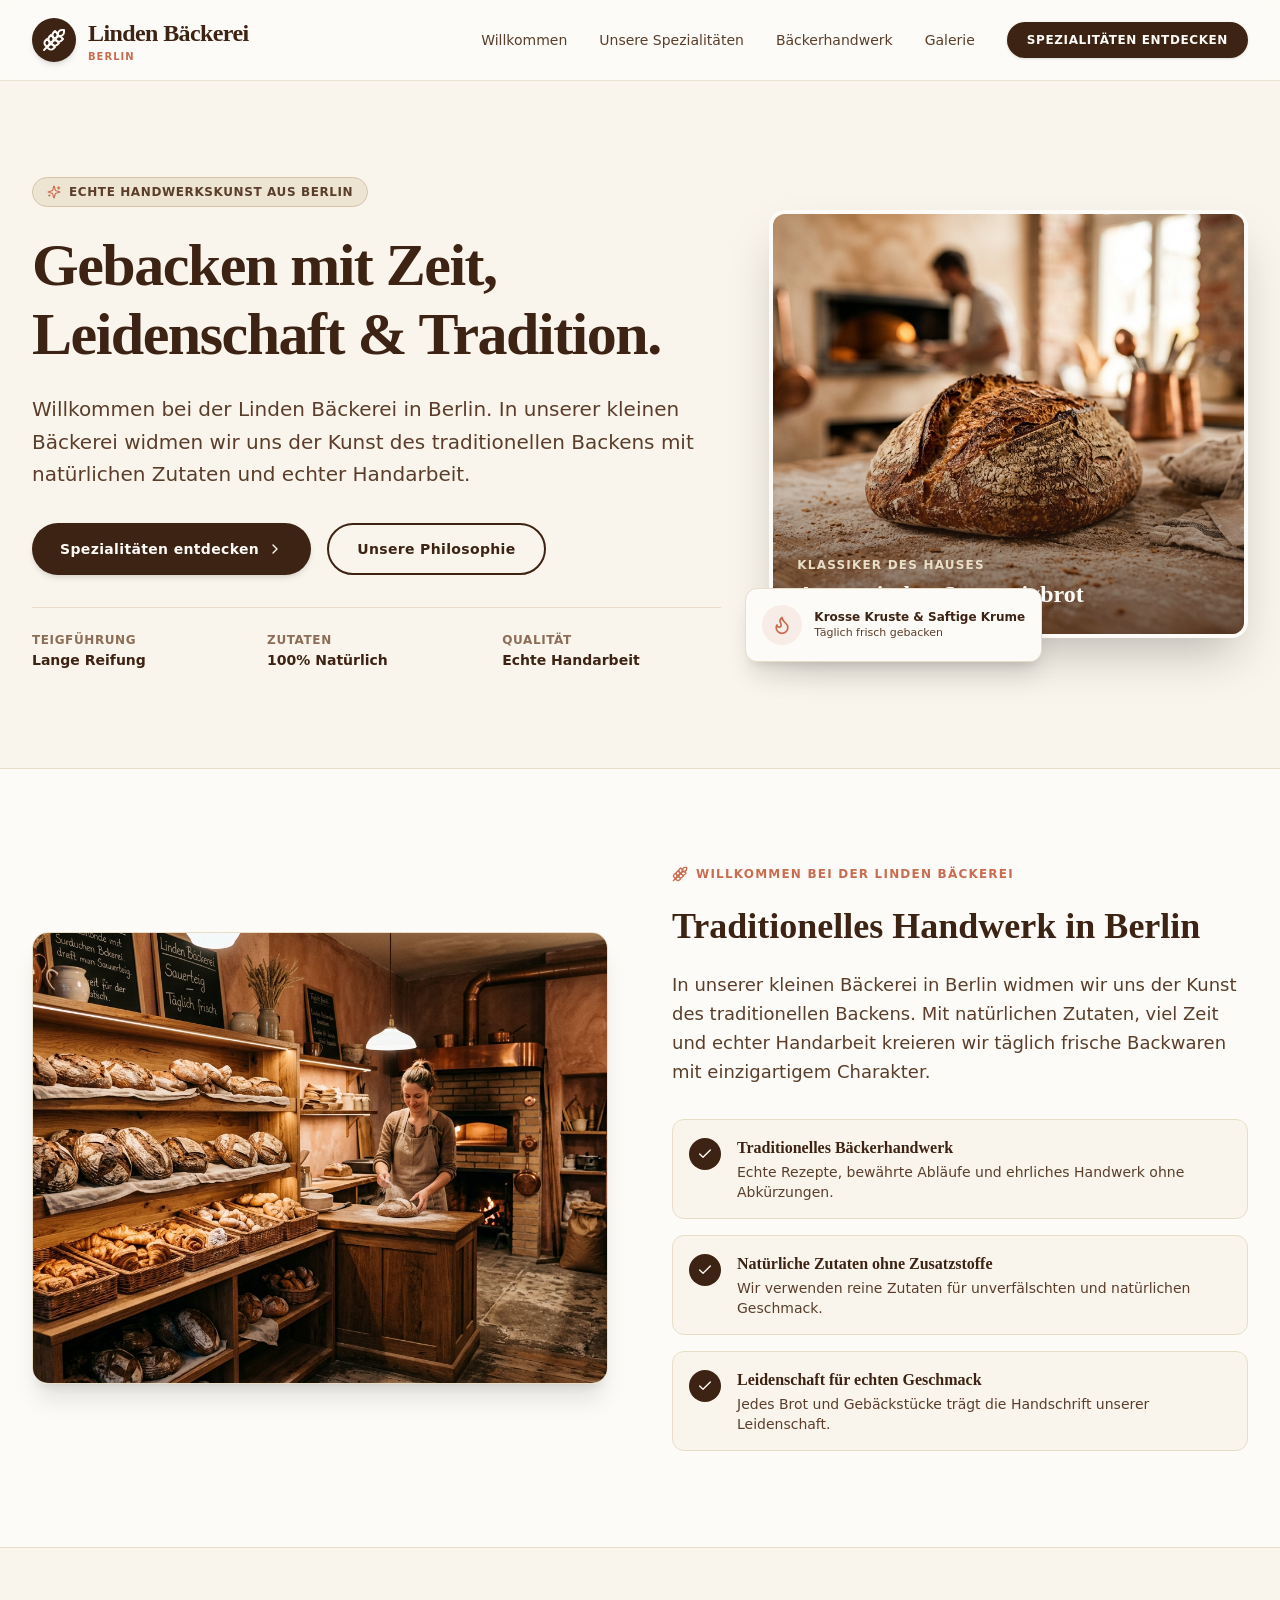
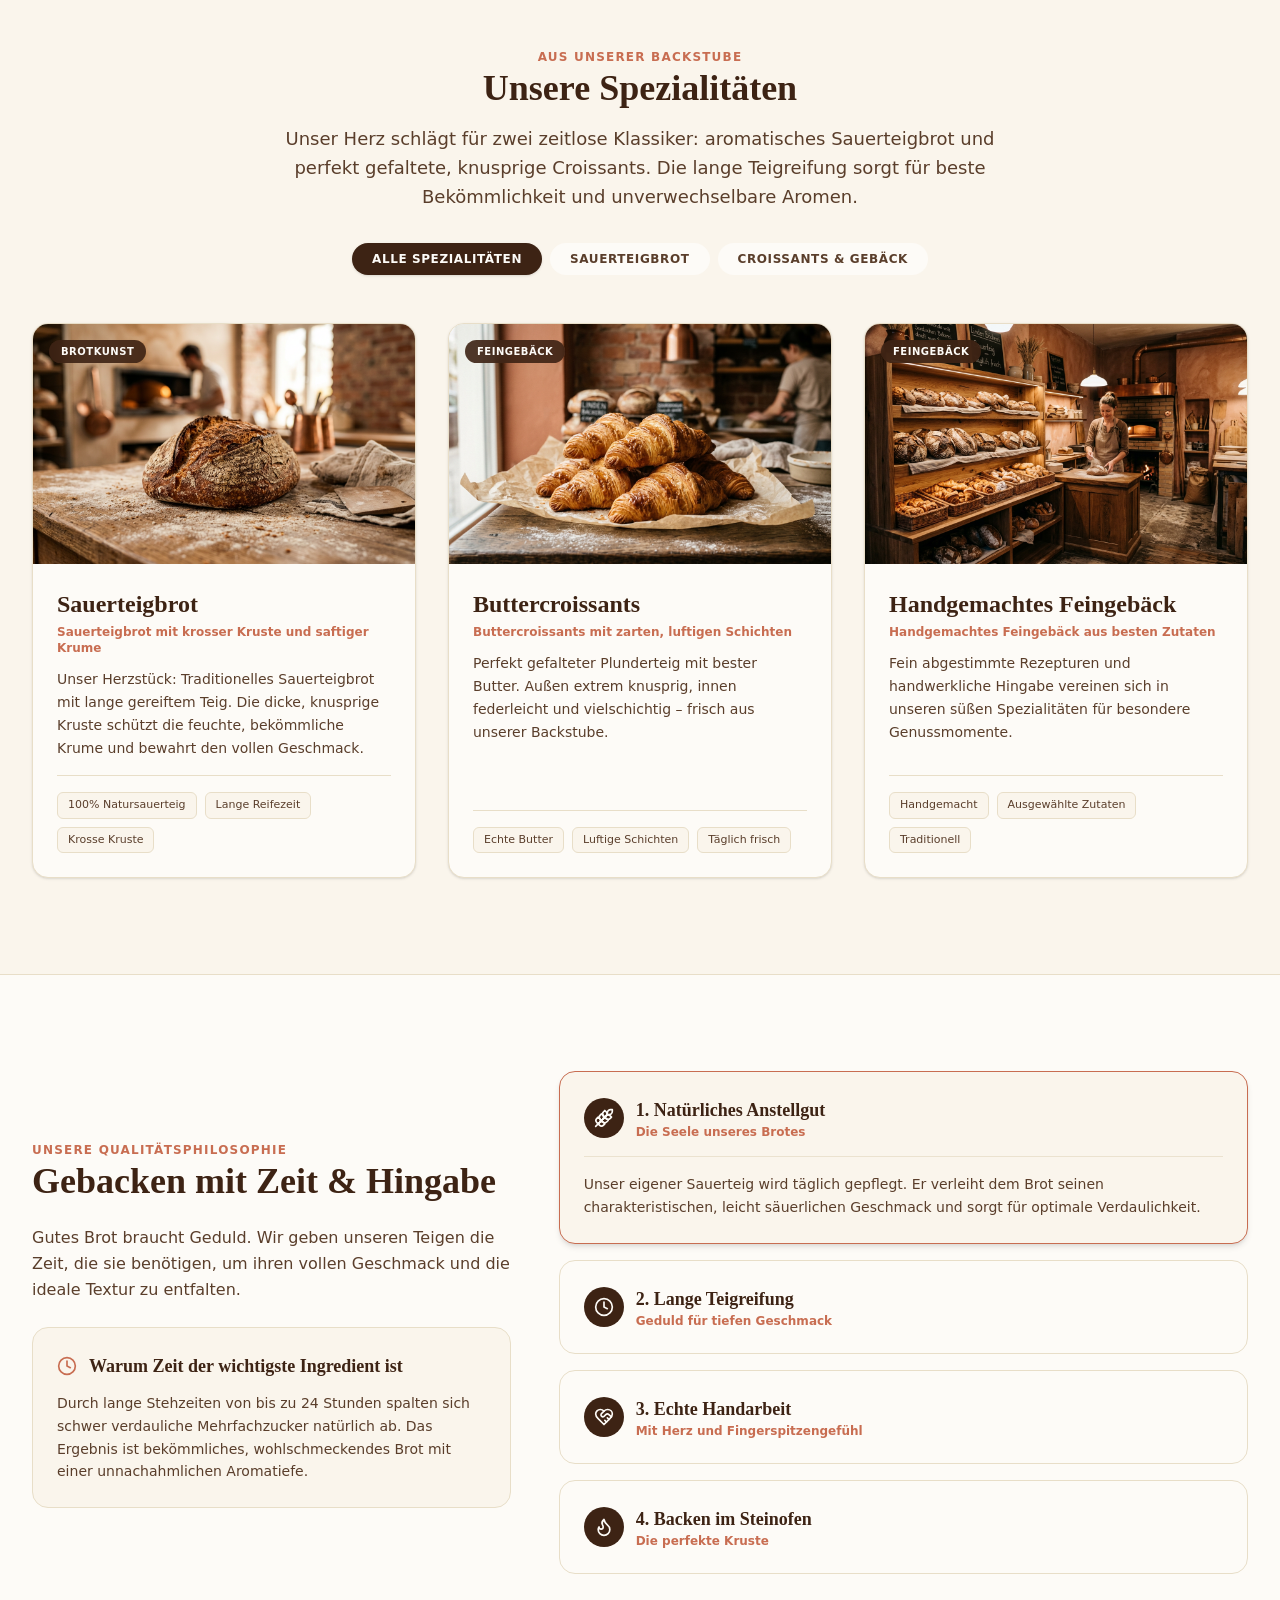
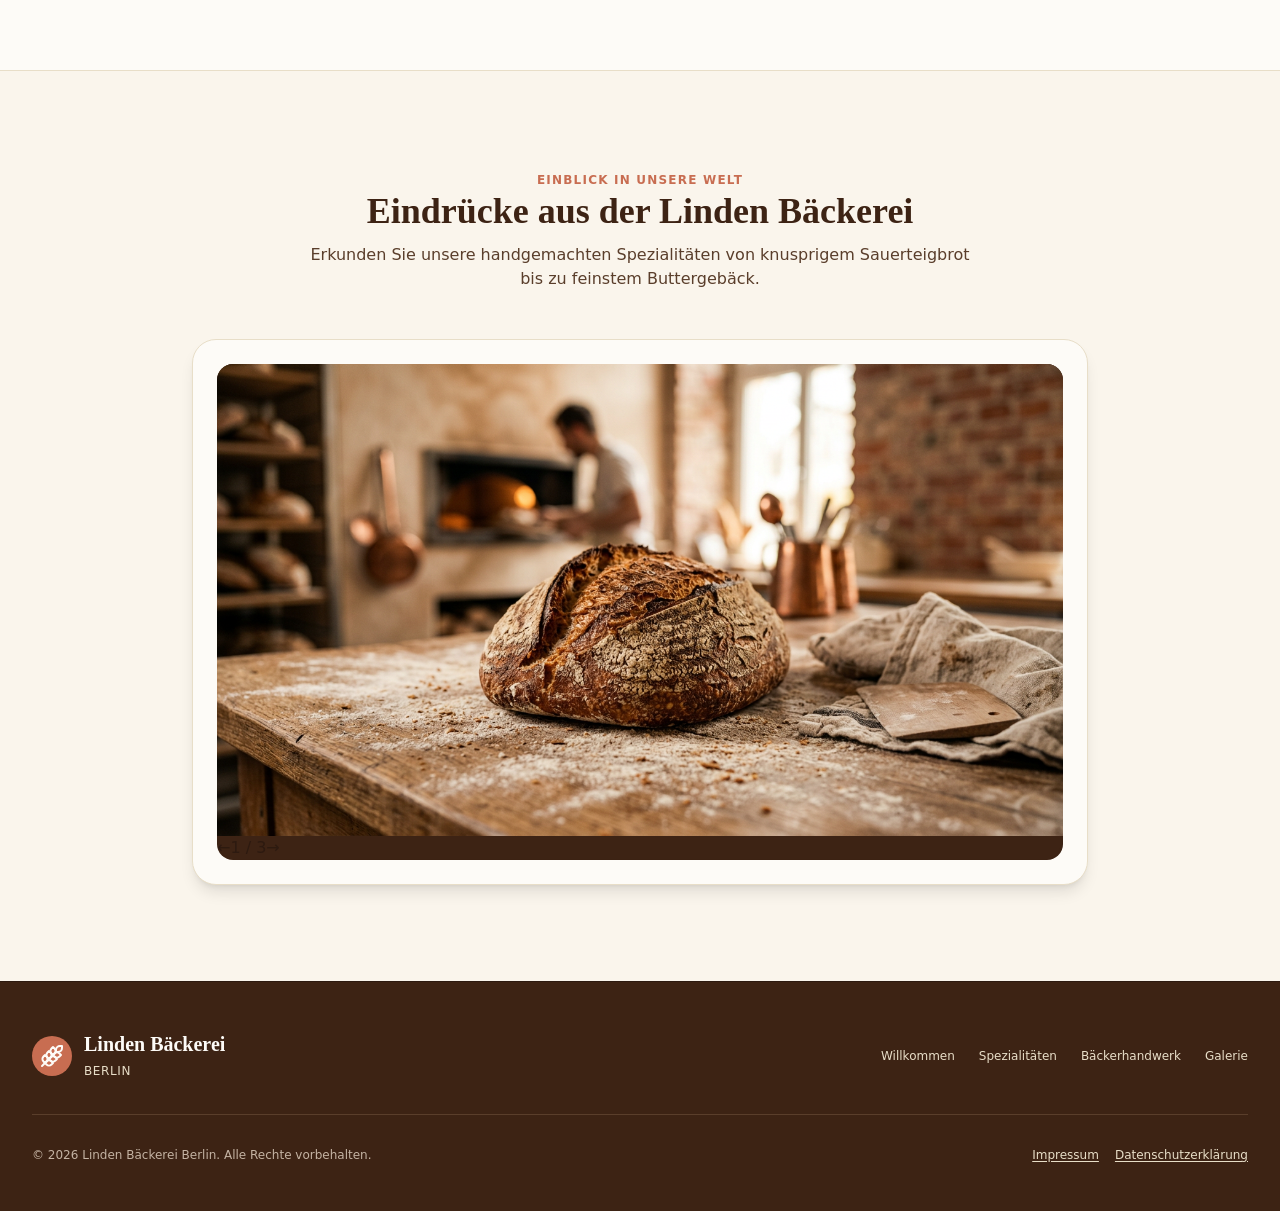
==== index.html @ 74f07526 "publish: MqBQAMCWcwQNdCANwzYj45I8qQR2-create-a12635573673fa363a0d5cf78376b05e-legal-83fe386760441bd9" ====
<!DOCTYPE html><html lang="de"><head><meta charset="UTF-8"><meta name="viewport" content="width=device-width,initial-scale=1.0"><meta name="theme-color" content="#111111"><title>Linden Bäckerei</title>  <script type="module" crossorigin="" src="./assets/index-Rcbbf0E5.js"></script>
  <link rel="stylesheet" crossorigin="" href="./assets/index-DnT7RWLW.css">
<meta name="ezsites-version" content="MqBQAMCWcwQNdCANwzYj45I8qQR2-create-a12635573673fa363a0d5cf78376b05e-legal-83fe386760441bd9d1f2b6a8b6329809"></head><body><div id="root"></div><div id="ezsites-managed-legal" lang="de" role="contentinfo" aria-label="Rechtliche Hinweise" style="all:initial!important;font:14px/1.6 system-ui,sans-serif!important;color:#172033!important;display:block!important;position:relative!important;visibility:visible!important;opacity:1!important;padding:20px!important;background:#f5f6f8!important;text-align:center!important;clear:both!important;"><strong style="all:initial!important;font:14px/1.6 system-ui,sans-serif!important;color:#172033!important;display:inline!important;">Rechtliche Hinweise</strong> <a style="all:initial!important;font:14px/1.6 system-ui,sans-serif!important;color:#172033!important;display:inline-flex!important;align-items:center!important;min-height:44px!important;box-sizing:border-box!important;text-decoration:underline!important;padding:0 8px!important;" href="/legal#impressum">Impressum</a> <a style="all:initial!important;font:14px/1.6 system-ui,sans-serif!important;color:#172033!important;display:inline-flex!important;align-items:center!important;min-height:44px!important;box-sizing:border-box!important;text-decoration:underline!important;padding:0 8px!important;" href="/legal#privacy">Datenschutzerklärung</a></div></body></html>
---- assets/index-DnT7RWLW.css ----
/*! tailwindcss v4.1.12 | MIT License | https://tailwindcss.com */@layer properties{@supports (((-webkit-hyphens:none)) and (not (margin-trim:inline))) or ((-moz-orient:inline) and (not (color:rgb(from red r g b)))){*,:before,:after,::backdrop{--tw-space-y-reverse:0;--tw-border-style:solid;--tw-gradient-position:initial;--tw-gradient-from:#0000;--tw-gradient-via:#0000;--tw-gradient-to:#0000;--tw-gradient-stops:initial;--tw-gradient-via-stops:initial;--tw-gradient-from-position:0%;--tw-gradient-via-position:50%;--tw-gradient-to-position:100%;--tw-leading:initial;--tw-font-weight:initial;--tw-tracking:initial;--tw-shadow:0 0 #0000;--tw-shadow-color:initial;--tw-shadow-alpha:100%;--tw-inset-shadow:0 0 #0000;--tw-inset-shadow-color:initial;--tw-inset-shadow-alpha:100%;--tw-ring-color:initial;--tw-ring-shadow:0 0 #0000;--tw-inset-ring-color:initial;--tw-inset-ring-shadow:0 0 #0000;--tw-ring-inset:initial;--tw-ring-offset-width:0px;--tw-ring-offset-color:#fff;--tw-ring-offset-shadow:0 0 #0000;--tw-backdrop-blur:initial;--tw-backdrop-brightness:initial;--tw-backdrop-contrast:initial;--tw-backdrop-grayscale:initial;--tw-backdrop-hue-rotate:initial;--tw-backdrop-invert:initial;--tw-backdrop-opacity:initial;--tw-backdrop-saturate:initial;--tw-backdrop-sepia:initial;--tw-duration:initial;--tw-ease:initial;--tw-translate-x:0;--tw-translate-y:0;--tw-translate-z:0;--tw-scale-x:1;--tw-scale-y:1;--tw-scale-z:1}}}@layer theme{:root,:host{--font-sans:ui-sans-serif,system-ui,sans-serif,"Apple Color Emoji","Segoe UI Emoji","Segoe UI Symbol","Noto Color Emoji";--font-serif:ui-serif,Georgia,Cambria,"Times New Roman",Times,serif;--font-mono:ui-monospace,SFMono-Regular,Menlo,Monaco,Consolas,"Liberation Mono","Courier New",monospace;--color-white:#fff;--spacing:.25rem;--container-xs:20rem;--container-md:28rem;--container-2xl:42rem;--container-3xl:48rem;--container-4xl:56rem;--container-7xl:80rem;--text-xs:.75rem;--text-xs--line-height:calc(1/.75);--text-sm:.875rem;--text-sm--line-height:calc(1.25/.875);--text-base:1rem;--text-base--line-height: 1.5 ;--text-lg:1.125rem;--text-lg--line-height:calc(1.75/1.125);--text-xl:1.25rem;--text-xl--line-height:calc(1.75/1.25);--text-2xl:1.5rem;--text-2xl--line-height:calc(2/1.5);--text-3xl:1.875rem;--text-3xl--line-height: 1.2 ;--text-4xl:2.25rem;--text-4xl--line-height:calc(2.5/2.25);--text-5xl:3rem;--text-5xl--line-height:1;--text-6xl:3.75rem;--text-6xl--line-height:1;--font-weight-normal:400;--font-weight-medium:500;--font-weight-semibold:600;--font-weight-bold:700;--tracking-tight:-.025em;--tracking-wide:.025em;--tracking-wider:.05em;--tracking-widest:.1em;--leading-relaxed:1.625;--radius-md:.375rem;--radius-lg:.5rem;--radius-xl:.75rem;--radius-2xl:1rem;--radius-3xl:1.5rem;--ease-out:cubic-bezier(0,0,.2,1);--blur-sm:8px;--blur-md:12px;--default-transition-duration:.15s;--default-transition-timing-function:cubic-bezier(.4,0,.2,1);--default-font-family:var(--font-sans);--default-mono-font-family:var(--font-mono)}}@layer base{*,:after,:before,::backdrop{box-sizing:border-box;border:0 solid;margin:0;padding:0}::file-selector-button{box-sizing:border-box;border:0 solid;margin:0;padding:0}html,:host{-webkit-text-size-adjust:100%;tab-size:4;line-height:1.5;font-family:var(--default-font-family,ui-sans-serif,system-ui,sans-serif,"Apple Color Emoji","Segoe UI Emoji","Segoe UI Symbol","Noto Color Emoji");font-feature-settings:var(--default-font-feature-settings,normal);font-variation-settings:var(--default-font-variation-settings,normal);-webkit-tap-highlight-color:transparent}hr{height:0;color:inherit;border-top-width:1px}abbr:where([title]){-webkit-text-decoration:underline dotted;text-decoration:underline dotted}h1,h2,h3,h4,h5,h6{font-size:inherit;font-weight:inherit}a{color:inherit;-webkit-text-decoration:inherit;text-decoration:inherit}b,strong{font-weight:bolder}code,kbd,samp,pre{font-family:var(--default-mono-font-family,ui-monospace,SFMono-Regular,Menlo,Monaco,Consolas,"Liberation Mono","Courier New",monospace);font-feature-settings:var(--default-mono-font-feature-settings,normal);font-variation-settings:var(--default-mono-font-variation-settings,normal);font-size:1em}small{font-size:80%}sub,sup{vertical-align:baseline;font-size:75%;line-height:0;position:relative}sub{bottom:-.25em}sup{top:-.5em}table{text-indent:0;border-color:inherit;border-collapse:collapse}:-moz-focusring{outline:auto}progress{vertical-align:baseline}summary{display:list-item}ol,ul,menu{list-style:none}img,svg,video,canvas,audio,iframe,embed,object{vertical-align:middle;display:block}img,video{max-width:100%;height:auto}button,input,select,optgroup,textarea{font:inherit;font-feature-settings:inherit;font-variation-settings:inherit;letter-spacing:inherit;color:inherit;opacity:1;background-color:#0000;border-radius:0}::file-selector-button{font:inherit;font-feature-settings:inherit;font-variation-settings:inherit;letter-spacing:inherit;color:inherit;opacity:1;background-color:#0000;border-radius:0}:where(select:is([multiple],[size])) optgroup{font-weight:bolder}:where(select:is([multiple],[size])) optgroup option{padding-inline-start:20px}::file-selector-button{margin-inline-end:4px}::placeholder{opacity:1}@supports (not ((-webkit-appearance:-apple-pay-button))) or (contain-intrinsic-size:1px){::placeholder{color:currentColor}@supports (color:color-mix(in lab,red,red)){::placeholder{color:color-mix(in oklab,currentcolor 50%,transparent)}}}textarea{resize:vertical}::-webkit-search-decoration{-webkit-appearance:none}::-webkit-date-and-time-value{min-height:1lh;text-align:inherit}::-webkit-datetime-edit{display:inline-flex}::-webkit-datetime-edit-fields-wrapper{padding:0}::-webkit-datetime-edit{padding-block:0}::-webkit-datetime-edit-year-field{padding-block:0}::-webkit-datetime-edit-month-field{padding-block:0}::-webkit-datetime-edit-day-field{padding-block:0}::-webkit-datetime-edit-hour-field{padding-block:0}::-webkit-datetime-edit-minute-field{padding-block:0}::-webkit-datetime-edit-second-field{padding-block:0}::-webkit-datetime-edit-millisecond-field{padding-block:0}::-webkit-datetime-edit-meridiem-field{padding-block:0}::-webkit-calendar-picker-indicator{line-height:1}:-moz-ui-invalid{box-shadow:none}button,input:where([type=button],[type=reset],[type=submit]){appearance:button}::file-selector-button{appearance:button}::-webkit-inner-spin-button{height:auto}::-webkit-outer-spin-button{height:auto}[hidden]:where(:not([hidden=until-found])){display:none!important}body{color:#2d1a10;background-color:#fdfbf7;font-family:system-ui,-apple-system,BlinkMacSystemFont,Segoe UI,Roboto,Oxygen,Ubuntu,Cantarell,Open Sans,Helvetica Neue,sans-serif}h1,h2,h3,.font-serif{font-family:Georgia,Cambria,Times New Roman,Times,serif}}@layer components;@layer utilities{.visible{visibility:visible}.absolute{position:absolute}.relative{position:relative}.sticky{position:sticky}.inset-0{inset:calc(var(--spacing)*0)}.top-0{top:calc(var(--spacing)*0)}.top-4{top:calc(var(--spacing)*4)}.-bottom-6{bottom:calc(var(--spacing)*-6)}.-left-6{left:calc(var(--spacing)*-6)}.left-4{left:calc(var(--spacing)*4)}.z-40{z-index:40}.order-1{order:1}.order-2{order:2}.mx-auto{margin-inline:auto}.mt-0\.5{margin-top:calc(var(--spacing)*.5)}.mt-1{margin-top:calc(var(--spacing)*1)}.mt-3{margin-top:calc(var(--spacing)*3)}.mt-4{margin-top:calc(var(--spacing)*4)}.mt-8{margin-top:calc(var(--spacing)*8)}.mb-12{margin-bottom:calc(var(--spacing)*12)}.block{display:block}.flex{display:flex}.grid{display:grid}.hidden{display:none}.inline-flex{display:inline-flex}.h-3\.5{height:calc(var(--spacing)*3.5)}.h-4{height:calc(var(--spacing)*4)}.h-5{height:calc(var(--spacing)*5)}.h-6{height:calc(var(--spacing)*6)}.h-8{height:calc(var(--spacing)*8)}.h-10{height:calc(var(--spacing)*10)}.h-11{height:calc(var(--spacing)*11)}.h-20{height:calc(var(--spacing)*20)}.h-60{height:calc(var(--spacing)*60)}.h-\[320px\]{height:320px}.h-\[380px\]{height:380px}.h-\[420px\]{height:420px}.h-full{height:100%}.min-h-screen{min-height:100vh}.w-3\.5{width:calc(var(--spacing)*3.5)}.w-4{width:calc(var(--spacing)*4)}.w-5{width:calc(var(--spacing)*5)}.w-6{width:calc(var(--spacing)*6)}.w-8{width:calc(var(--spacing)*8)}.w-10{width:calc(var(--spacing)*10)}.w-11{width:calc(var(--spacing)*11)}.w-full{width:100%}.max-w-2xl{max-width:var(--container-2xl)}.max-w-3xl{max-width:var(--container-3xl)}.max-w-4xl{max-width:var(--container-4xl)}.max-w-7xl{max-width:var(--container-7xl)}.max-w-md{max-width:var(--container-md)}.max-w-xs{max-width:var(--container-xs)}.shrink-0{flex-shrink:0}.flex-grow{flex-grow:1}.cursor-pointer{cursor:pointer}.resize{resize:both}.grid-cols-3{grid-template-columns:repeat(3,minmax(0,1fr))}.flex-col{flex-direction:column}.flex-wrap{flex-wrap:wrap}.items-center{align-items:center}.items-end{align-items:flex-end}.items-start{align-items:flex-start}.justify-between{justify-content:space-between}.justify-center{justify-content:center}.gap-2{gap:calc(var(--spacing)*2)}.gap-3{gap:calc(var(--spacing)*3)}.gap-4{gap:calc(var(--spacing)*4)}.gap-6{gap:calc(var(--spacing)*6)}.gap-8{gap:calc(var(--spacing)*8)}.gap-12{gap:calc(var(--spacing)*12)}:where(.space-y-3>:not(:last-child)){--tw-space-y-reverse:0;margin-block-start:calc(calc(var(--spacing)*3)*var(--tw-space-y-reverse));margin-block-end:calc(calc(var(--spacing)*3)*calc(1 - var(--tw-space-y-reverse)))}:where(.space-y-4>:not(:last-child)){--tw-space-y-reverse:0;margin-block-start:calc(calc(var(--spacing)*4)*var(--tw-space-y-reverse));margin-block-end:calc(calc(var(--spacing)*4)*calc(1 - var(--tw-space-y-reverse)))}:where(.space-y-6>:not(:last-child)){--tw-space-y-reverse:0;margin-block-start:calc(calc(var(--spacing)*6)*var(--tw-space-y-reverse));margin-block-end:calc(calc(var(--spacing)*6)*calc(1 - var(--tw-space-y-reverse)))}:where(.space-y-8>:not(:last-child)){--tw-space-y-reverse:0;margin-block-start:calc(calc(var(--spacing)*8)*var(--tw-space-y-reverse));margin-block-end:calc(calc(var(--spacing)*8)*calc(1 - var(--tw-space-y-reverse)))}.overflow-hidden{overflow:hidden}.rounded-2xl{border-radius:var(--radius-2xl)}.rounded-3xl{border-radius:var(--radius-3xl)}.rounded-full{border-radius:3.40282e38px}.rounded-lg{border-radius:var(--radius-lg)}.rounded-md{border-radius:var(--radius-md)}.rounded-xl{border-radius:var(--radius-xl)}.border{border-style:var(--tw-border-style);border-width:1px}.border-2{border-style:var(--tw-border-style);border-width:2px}.border-4{border-style:var(--tw-border-style);border-width:4px}.border-y{border-block-style:var(--tw-border-style);border-block-width:1px}.border-t{border-top-style:var(--tw-border-style);border-top-width:1px}.border-b{border-bottom-style:var(--tw-border-style);border-bottom-width:1px}.border-\[\#2D1A10\]{border-color:#2d1a10}.border-\[\#3D2314\]{border-color:#3d2314}.border-\[\#5A3E2B\]{border-color:#5a3e2b}.border-\[\#C86D51\]{border-color:#c86d51}.border-\[\#D8C2A8\]{border-color:#d8c2a8}.border-\[\#E8DEC8\]{border-color:#e8dec8}.border-\[\#E8DEC8\]\/40{border-color:#e8dec866}.border-\[\#E8DEC8\]\/80{border-color:#e8dec8cc}.border-\[\#FDFBF7\]{border-color:#fdfbf7}.bg-\[\#3D2314\]{background-color:#3d2314}.bg-\[\#3D2314\]\/90{background-color:#3d2314e6}.bg-\[\#C86D51\]{background-color:#c86d51}.bg-\[\#C86D51\]\/10{background-color:#c86d511a}.bg-\[\#E8DEC8\]{background-color:#e8dec8}.bg-\[\#E8DEC8\]\/70{background-color:#e8dec8b3}.bg-\[\#FAF5EC\]{background-color:#faf5ec}.bg-\[\#FDFBF7\]{background-color:#fdfbf7}.bg-\[\#FDFBF7\]\/90{background-color:#fdfbf7e6}.bg-transparent{background-color:#0000}.bg-gradient-to-t{--tw-gradient-position:to top in oklab;background-image:linear-gradient(var(--tw-gradient-stops))}.from-\[\#3D2314\]\/70{--tw-gradient-from:oklab(28.605% .0302989 .0361075/.7);--tw-gradient-stops:var(--tw-gradient-via-stops,var(--tw-gradient-position),var(--tw-gradient-from)var(--tw-gradient-from-position),var(--tw-gradient-to)var(--tw-gradient-to-position))}.via-transparent{--tw-gradient-via:transparent;--tw-gradient-via-stops:var(--tw-gradient-position),var(--tw-gradient-from)var(--tw-gradient-from-position),var(--tw-gradient-via)var(--tw-gradient-via-position),var(--tw-gradient-to)var(--tw-gradient-to-position);--tw-gradient-stops:var(--tw-gradient-via-stops)}.to-transparent{--tw-gradient-to:transparent;--tw-gradient-stops:var(--tw-gradient-via-stops,var(--tw-gradient-position),var(--tw-gradient-from)var(--tw-gradient-from-position),var(--tw-gradient-to)var(--tw-gradient-to-position))}.object-cover{object-fit:cover}.p-2{padding:calc(var(--spacing)*2)}.p-2\.5{padding:calc(var(--spacing)*2.5)}.p-4{padding:calc(var(--spacing)*4)}.p-6{padding:calc(var(--spacing)*6)}.px-2\.5{padding-inline:calc(var(--spacing)*2.5)}.px-3{padding-inline:calc(var(--spacing)*3)}.px-3\.5{padding-inline:calc(var(--spacing)*3.5)}.px-4{padding-inline:calc(var(--spacing)*4)}.px-5{padding-inline:calc(var(--spacing)*5)}.px-7{padding-inline:calc(var(--spacing)*7)}.py-1{padding-block:calc(var(--spacing)*1)}.py-1\.5{padding-block:calc(var(--spacing)*1.5)}.py-2{padding-block:calc(var(--spacing)*2)}.py-2\.5{padding-block:calc(var(--spacing)*2.5)}.py-3\.5{padding-block:calc(var(--spacing)*3.5)}.py-12{padding-block:calc(var(--spacing)*12)}.py-16{padding-block:calc(var(--spacing)*16)}.pt-2{padding-top:calc(var(--spacing)*2)}.pt-4{padding-top:calc(var(--spacing)*4)}.pt-6{padding-top:calc(var(--spacing)*6)}.pt-8{padding-top:calc(var(--spacing)*8)}.pb-6{padding-bottom:calc(var(--spacing)*6)}.pb-8{padding-bottom:calc(var(--spacing)*8)}.pb-16{padding-bottom:calc(var(--spacing)*16)}.text-center{text-align:center}.text-left{text-align:left}.font-sans{font-family:var(--font-sans)}.font-serif{font-family:var(--font-serif)}.text-2xl{font-size:var(--text-2xl);line-height:var(--tw-leading,var(--text-2xl--line-height))}.text-3xl{font-size:var(--text-3xl);line-height:var(--tw-leading,var(--text-3xl--line-height))}.text-4xl{font-size:var(--text-4xl);line-height:var(--tw-leading,var(--text-4xl--line-height))}.text-base{font-size:var(--text-base);line-height:var(--tw-leading,var(--text-base--line-height))}.text-lg{font-size:var(--text-lg);line-height:var(--tw-leading,var(--text-lg--line-height))}.text-sm{font-size:var(--text-sm);line-height:var(--tw-leading,var(--text-sm--line-height))}.text-xl{font-size:var(--text-xl);line-height:var(--tw-leading,var(--text-xl--line-height))}.text-xs{font-size:var(--text-xs);line-height:var(--tw-leading,var(--text-xs--line-height))}.text-\[10px\]{font-size:10px}.text-\[11px\]{font-size:11px}.leading-\[1\.15\]{--tw-leading:1.15;line-height:1.15}.leading-relaxed{--tw-leading:var(--leading-relaxed);line-height:var(--leading-relaxed)}.font-bold{--tw-font-weight:var(--font-weight-bold);font-weight:var(--font-weight-bold)}.font-medium{--tw-font-weight:var(--font-weight-medium);font-weight:var(--font-weight-medium)}.font-normal{--tw-font-weight:var(--font-weight-normal);font-weight:var(--font-weight-normal)}.font-semibold{--tw-font-weight:var(--font-weight-semibold);font-weight:var(--font-weight-semibold)}.tracking-tight{--tw-tracking:var(--tracking-tight);letter-spacing:var(--tracking-tight)}.tracking-wide{--tw-tracking:var(--tracking-wide);letter-spacing:var(--tracking-wide)}.tracking-wider{--tw-tracking:var(--tracking-wider);letter-spacing:var(--tracking-wider)}.tracking-widest{--tw-tracking:var(--tracking-widest);letter-spacing:var(--tracking-widest)}.text-\[\#2D1A10\]{color:#2d1a10}.text-\[\#3D2314\]{color:#3d2314}.text-\[\#5A3E2B\]{color:#5a3e2b}.text-\[\#8C6D58\]{color:#8c6d58}.text-\[\#C4B3A3\]{color:#c4b3a3}.text-\[\#C86D51\]{color:#c86d51}.text-\[\#E8DEC8\]{color:#e8dec8}.text-\[\#FDFBF7\]{color:#fdfbf7}.uppercase{text-transform:uppercase}.underline{text-decoration-line:underline}.underline-offset-2{text-underline-offset:2px}.antialiased{-webkit-font-smoothing:antialiased;-moz-osx-font-smoothing:grayscale}.shadow{--tw-shadow:0 1px 3px 0 var(--tw-shadow-color,#0000001a),0 1px 2px -1px var(--tw-shadow-color,#0000001a);box-shadow:var(--tw-inset-shadow),var(--tw-inset-ring-shadow),var(--tw-ring-offset-shadow),var(--tw-ring-shadow),var(--tw-shadow)}.shadow-2xl{--tw-shadow:0 25px 50px -12px var(--tw-shadow-color,#00000040);box-shadow:var(--tw-inset-shadow),var(--tw-inset-ring-shadow),var(--tw-ring-offset-shadow),var(--tw-ring-shadow),var(--tw-shadow)}.shadow-inner{--tw-shadow:inset 0 2px 4px 0 var(--tw-shadow-color,#0000000d);box-shadow:var(--tw-inset-shadow),var(--tw-inset-ring-shadow),var(--tw-ring-offset-shadow),var(--tw-ring-shadow),var(--tw-shadow)}.shadow-lg{--tw-shadow:0 10px 15px -3px var(--tw-shadow-color,#0000001a),0 4px 6px -4px var(--tw-shadow-color,#0000001a);box-shadow:var(--tw-inset-shadow),var(--tw-inset-ring-shadow),var(--tw-ring-offset-shadow),var(--tw-ring-shadow),var(--tw-shadow)}.shadow-md{--tw-shadow:0 4px 6px -1px var(--tw-shadow-color,#0000001a),0 2px 4px -2px var(--tw-shadow-color,#0000001a);box-shadow:var(--tw-inset-shadow),var(--tw-inset-ring-shadow),var(--tw-ring-offset-shadow),var(--tw-ring-shadow),var(--tw-shadow)}.shadow-sm{--tw-shadow:0 1px 3px 0 var(--tw-shadow-color,#0000001a),0 1px 2px -1px var(--tw-shadow-color,#0000001a);box-shadow:var(--tw-inset-shadow),var(--tw-inset-ring-shadow),var(--tw-ring-offset-shadow),var(--tw-ring-shadow),var(--tw-shadow)}.shadow-xl{--tw-shadow:0 20px 25px -5px var(--tw-shadow-color,#0000001a),0 8px 10px -6px var(--tw-shadow-color,#0000001a);box-shadow:var(--tw-inset-shadow),var(--tw-inset-ring-shadow),var(--tw-ring-offset-shadow),var(--tw-ring-shadow),var(--tw-shadow)}.backdrop-blur-md{--tw-backdrop-blur:blur(var(--blur-md));-webkit-backdrop-filter:var(--tw-backdrop-blur,)var(--tw-backdrop-brightness,)var(--tw-backdrop-contrast,)var(--tw-backdrop-grayscale,)var(--tw-backdrop-hue-rotate,)var(--tw-backdrop-invert,)var(--tw-backdrop-opacity,)var(--tw-backdrop-saturate,)var(--tw-backdrop-sepia,);backdrop-filter:var(--tw-backdrop-blur,)var(--tw-backdrop-brightness,)var(--tw-backdrop-contrast,)var(--tw-backdrop-grayscale,)var(--tw-backdrop-hue-rotate,)var(--tw-backdrop-invert,)var(--tw-backdrop-opacity,)var(--tw-backdrop-saturate,)var(--tw-backdrop-sepia,)}.backdrop-blur-sm{--tw-backdrop-blur:blur(var(--blur-sm));-webkit-backdrop-filter:var(--tw-backdrop-blur,)var(--tw-backdrop-brightness,)var(--tw-backdrop-contrast,)var(--tw-backdrop-grayscale,)var(--tw-backdrop-hue-rotate,)var(--tw-backdrop-invert,)var(--tw-backdrop-opacity,)var(--tw-backdrop-saturate,)var(--tw-backdrop-sepia,);backdrop-filter:var(--tw-backdrop-blur,)var(--tw-backdrop-brightness,)var(--tw-backdrop-contrast,)var(--tw-backdrop-grayscale,)var(--tw-backdrop-hue-rotate,)var(--tw-backdrop-invert,)var(--tw-backdrop-opacity,)var(--tw-backdrop-saturate,)var(--tw-backdrop-sepia,)}.transition-all{transition-property:all;transition-timing-function:var(--tw-ease,var(--default-transition-timing-function));transition-duration:var(--tw-duration,var(--default-transition-duration))}.transition-colors{transition-property:color,background-color,border-color,outline-color,text-decoration-color,fill,stroke,--tw-gradient-from,--tw-gradient-via,--tw-gradient-to;transition-timing-function:var(--tw-ease,var(--default-transition-timing-function));transition-duration:var(--tw-duration,var(--default-transition-duration))}.transition-transform{transition-property:transform,translate,scale,rotate;transition-timing-function:var(--tw-ease,var(--default-transition-timing-function));transition-duration:var(--tw-duration,var(--default-transition-duration))}.duration-200{--tw-duration:.2s;transition-duration:.2s}.duration-300{--tw-duration:.3s;transition-duration:.3s}.duration-500{--tw-duration:.5s;transition-duration:.5s}.duration-700{--tw-duration:.7s;transition-duration:.7s}.ease-out{--tw-ease:var(--ease-out);transition-timing-function:var(--ease-out)}@media(hover:hover){.group-hover\:translate-x-1:is(:where(.group):hover *){--tw-translate-x:calc(var(--spacing)*1);translate:var(--tw-translate-x)var(--tw-translate-y)}.group-hover\:scale-105:is(:where(.group):hover *){--tw-scale-x:105%;--tw-scale-y:105%;--tw-scale-z:105%;scale:var(--tw-scale-x)var(--tw-scale-y)}.group-hover\:bg-\[\#C86D51\]:is(:where(.group):hover *){background-color:#c86d51}.group-hover\:text-\[\#C86D51\]:is(:where(.group):hover *){color:#c86d51}}.selection\:bg-\[\#C86D51\] ::selection{background-color:#c86d51}.selection\:bg-\[\#C86D51\]::selection{background-color:#c86d51}.selection\:text-white ::selection{color:var(--color-white)}.selection\:text-white::selection{color:var(--color-white)}@media(hover:hover){.hover\:scale-102:hover{--tw-scale-x:102%;--tw-scale-y:102%;--tw-scale-z:102%;scale:var(--tw-scale-x)var(--tw-scale-y)}.hover\:scale-105:hover{--tw-scale-x:105%;--tw-scale-y:105%;--tw-scale-z:105%;scale:var(--tw-scale-x)var(--tw-scale-y)}.hover\:border-\[\#D8C2A8\]:hover{border-color:#d8c2a8}.hover\:bg-\[\#3D2314\]:hover{background-color:#3d2314}.hover\:bg-\[\#C86D51\]:hover{background-color:#c86d51}.hover\:bg-\[\#E8DEC8\]:hover{background-color:#e8dec8}.hover\:bg-\[\#E8DEC8\]\/50:hover{background-color:#e8dec880}.hover\:text-\[\#C86D51\]:hover{color:#c86d51}.hover\:text-\[\#FDFBF7\]:hover{color:#fdfbf7}.hover\:text-white:hover{color:var(--color-white)}.hover\:shadow-xl:hover{--tw-shadow:0 20px 25px -5px var(--tw-shadow-color,#0000001a),0 8px 10px -6px var(--tw-shadow-color,#0000001a);box-shadow:var(--tw-inset-shadow),var(--tw-inset-ring-shadow),var(--tw-ring-offset-shadow),var(--tw-ring-shadow),var(--tw-shadow)}}@media(min-width:40rem){.sm\:flex{display:flex}.sm\:h-\[450px\]{height:450px}.sm\:h-\[480px\]{height:480px}.sm\:p-6{padding:calc(var(--spacing)*6)}.sm\:px-6{padding-inline:calc(var(--spacing)*6)}.sm\:text-4xl{font-size:var(--text-4xl);line-height:var(--tw-leading,var(--text-4xl--line-height))}.sm\:text-5xl{font-size:var(--text-5xl);line-height:var(--tw-leading,var(--text-5xl--line-height))}.sm\:text-base{font-size:var(--text-base);line-height:var(--tw-leading,var(--text-base--line-height))}.sm\:text-lg{font-size:var(--text-lg);line-height:var(--tw-leading,var(--text-lg--line-height))}.sm\:text-xl{font-size:var(--text-xl);line-height:var(--tw-leading,var(--text-xl--line-height))}}@media(min-width:48rem){.md\:flex{display:flex}.md\:hidden{display:none}.md\:grid-cols-3{grid-template-columns:repeat(3,minmax(0,1fr))}.md\:flex-row{flex-direction:row}.md\:items-center{align-items:center}.md\:py-24{padding-block:calc(var(--spacing)*24)}.md\:text-2xl{font-size:var(--text-2xl);line-height:var(--tw-leading,var(--text-2xl--line-height))}}@media(min-width:64rem){.lg\:order-1{order:1}.lg\:order-2{order:2}.lg\:col-span-5{grid-column:span 5/span 5}.lg\:col-span-7{grid-column:span 7/span 7}.lg\:mx-0{margin-inline:calc(var(--spacing)*0)}.lg\:max-w-none{max-width:none}.lg\:grid-cols-2{grid-template-columns:repeat(2,minmax(0,1fr))}.lg\:grid-cols-12{grid-template-columns:repeat(12,minmax(0,1fr))}.lg\:justify-start{justify-content:flex-start}.lg\:gap-16{gap:calc(var(--spacing)*16)}.lg\:px-8{padding-inline:calc(var(--spacing)*8)}.lg\:text-left{text-align:left}.lg\:text-6xl{font-size:var(--text-6xl);line-height:var(--tw-leading,var(--text-6xl--line-height))}}}@property --tw-space-y-reverse{syntax:"*";inherits:false;initial-value:0}@property --tw-border-style{syntax:"*";inherits:false;initial-value:solid}@property --tw-gradient-position{syntax:"*";inherits:false}@property --tw-gradient-from{syntax:"<color>";inherits:false;initial-value:#0000}@property --tw-gradient-via{syntax:"<color>";inherits:false;initial-value:#0000}@property --tw-gradient-to{syntax:"<color>";inherits:false;initial-value:#0000}@property --tw-gradient-stops{syntax:"*";inherits:false}@property --tw-gradient-via-stops{syntax:"*";inherits:false}@property --tw-gradient-from-position{syntax:"<length-percentage>";inherits:false;initial-value:0%}@property --tw-gradient-via-position{syntax:"<length-percentage>";inherits:false;initial-value:50%}@property --tw-gradient-to-position{syntax:"<length-percentage>";inherits:false;initial-value:100%}@property --tw-leading{syntax:"*";inherits:false}@property --tw-font-weight{syntax:"*";inherits:false}@property --tw-tracking{syntax:"*";inherits:false}@property --tw-shadow{syntax:"*";inherits:false;initial-value:0 0 #0000}@property --tw-shadow-color{syntax:"*";inherits:false}@property --tw-shadow-alpha{syntax:"<percentage>";inherits:false;initial-value:100%}@property --tw-inset-shadow{syntax:"*";inherits:false;initial-value:0 0 #0000}@property --tw-inset-shadow-color{syntax:"*";inherits:false}@property --tw-inset-shadow-alpha{syntax:"<percentage>";inherits:false;initial-value:100%}@property --tw-ring-color{syntax:"*";inherits:false}@property --tw-ring-shadow{syntax:"*";inherits:false;initial-value:0 0 #0000}@property --tw-inset-ring-color{syntax:"*";inherits:false}@property --tw-inset-ring-shadow{syntax:"*";inherits:false;initial-value:0 0 #0000}@property --tw-ring-inset{syntax:"*";inherits:false}@property --tw-ring-offset-width{syntax:"<length>";inherits:false;initial-value:0}@property --tw-ring-offset-color{syntax:"*";inherits:false;initial-value:#fff}@property --tw-ring-offset-shadow{syntax:"*";inherits:false;initial-value:0 0 #0000}@property --tw-backdrop-blur{syntax:"*";inherits:false}@property --tw-backdrop-brightness{syntax:"*";inherits:false}@property --tw-backdrop-contrast{syntax:"*";inherits:false}@property --tw-backdrop-grayscale{syntax:"*";inherits:false}@property --tw-backdrop-hue-rotate{syntax:"*";inherits:false}@property --tw-backdrop-invert{syntax:"*";inherits:false}@property --tw-backdrop-opacity{syntax:"*";inherits:false}@property --tw-backdrop-saturate{syntax:"*";inherits:false}@property --tw-backdrop-sepia{syntax:"*";inherits:false}@property --tw-duration{syntax:"*";inherits:false}@property --tw-ease{syntax:"*";inherits:false}@property --tw-translate-x{syntax:"*";inherits:false;initial-value:0}@property --tw-translate-y{syntax:"*";inherits:false;initial-value:0}@property --tw-translate-z{syntax:"*";inherits:false;initial-value:0}@property --tw-scale-x{syntax:"*";inherits:false;initial-value:1}@property --tw-scale-y{syntax:"*";inherits:false;initial-value:1}@property --tw-scale-z{syntax:"*";inherits:false;initial-value:1}
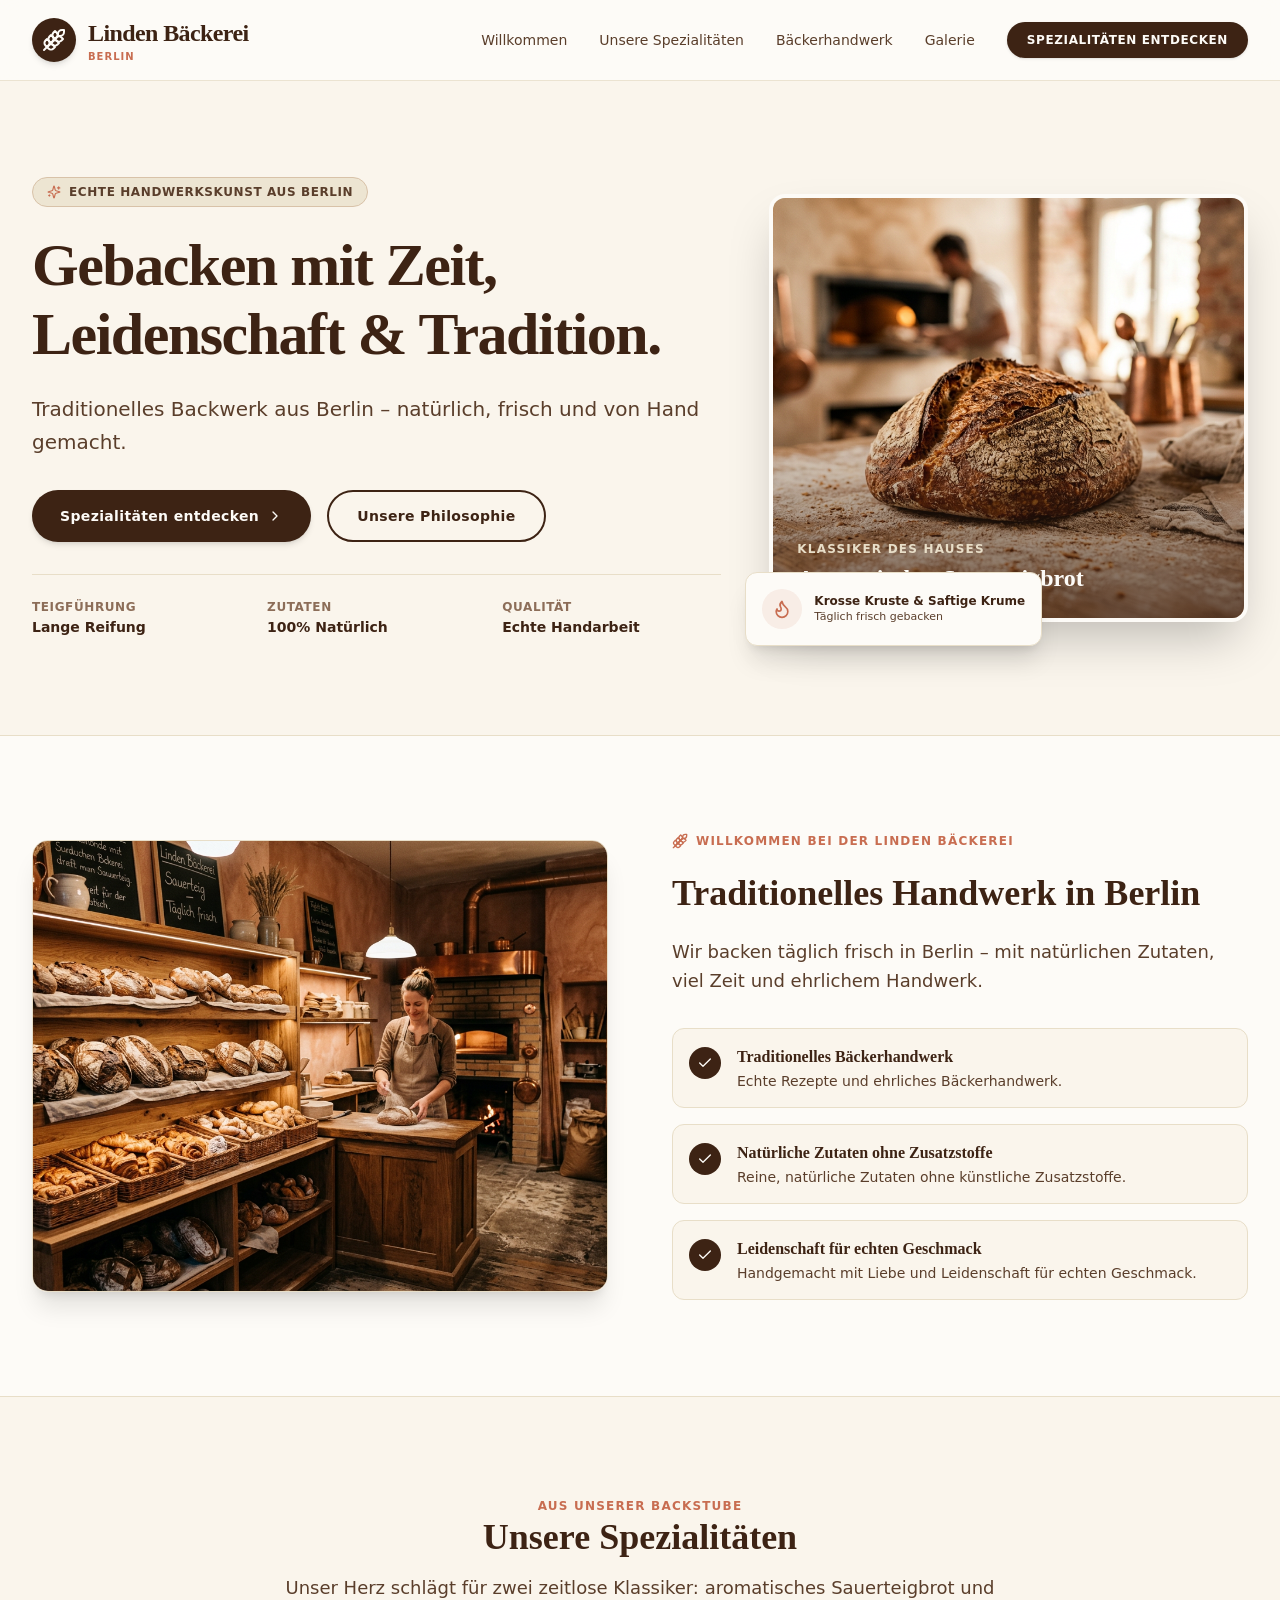
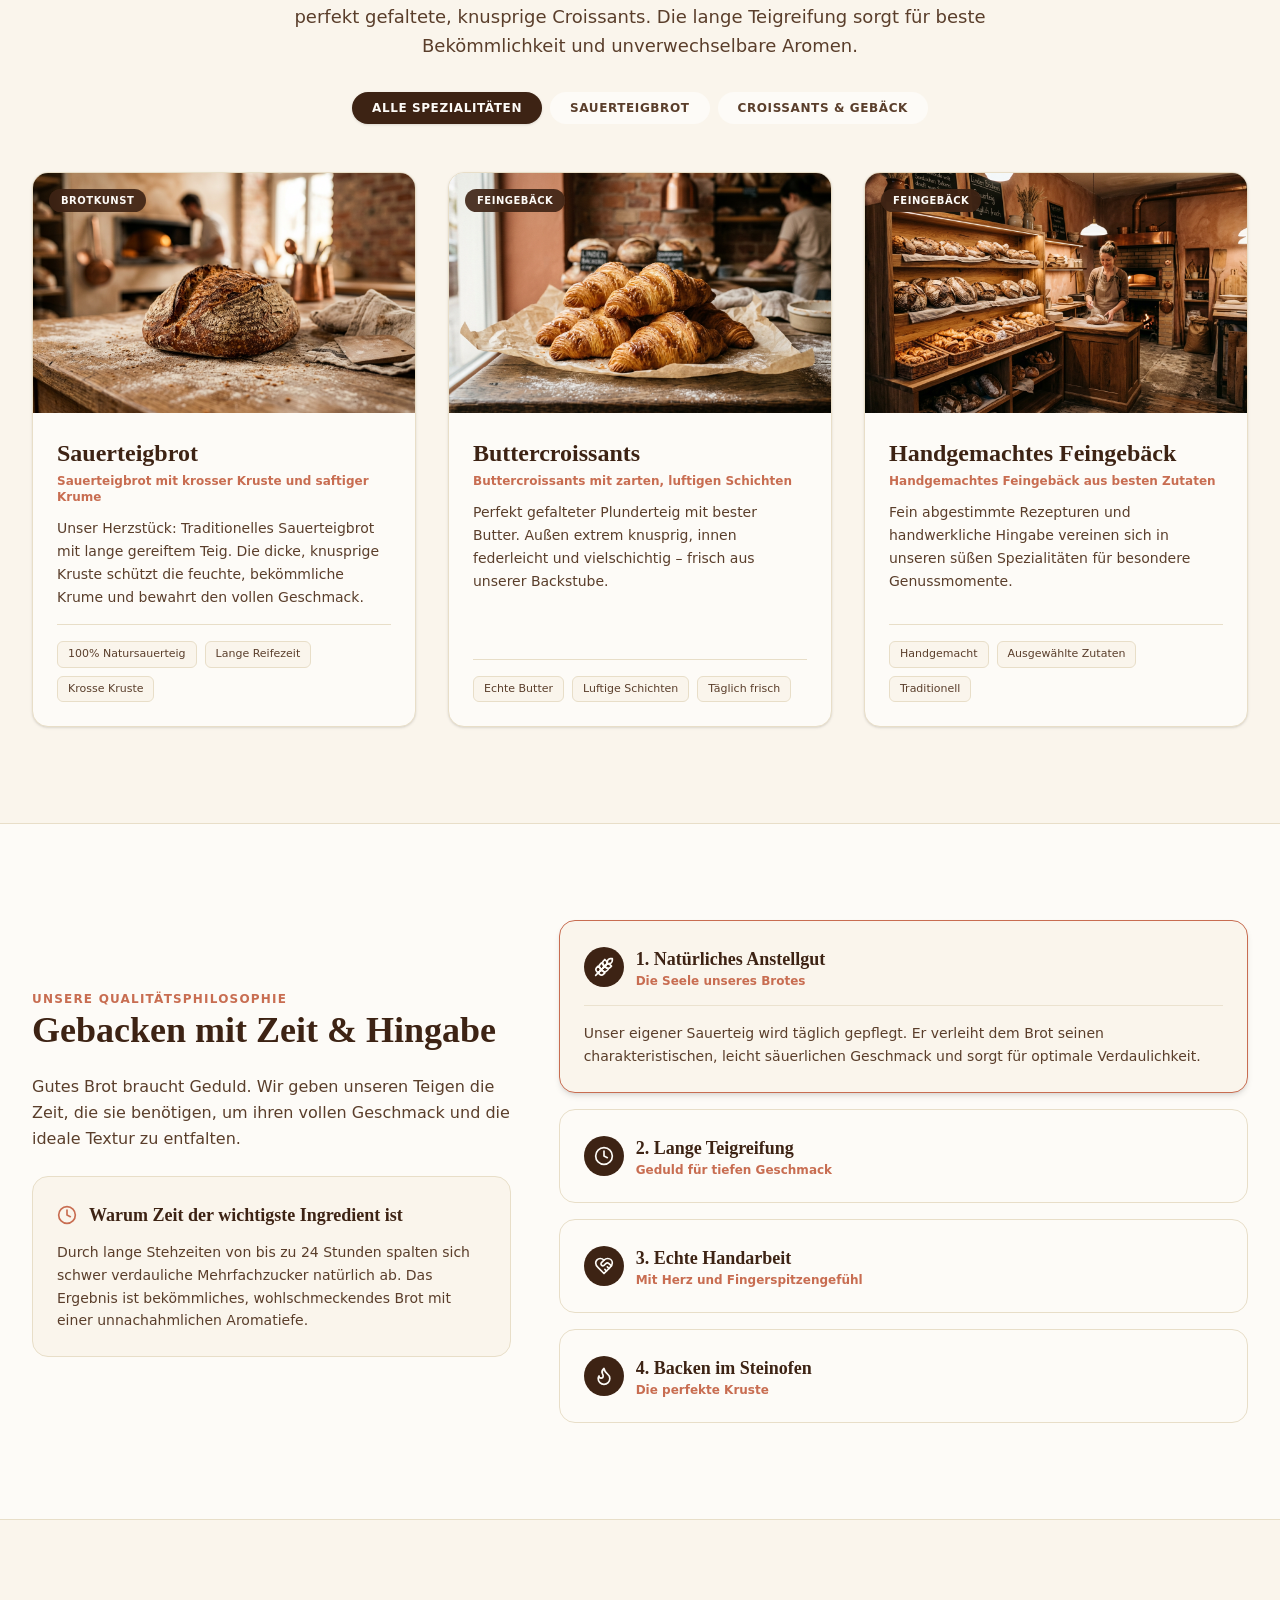
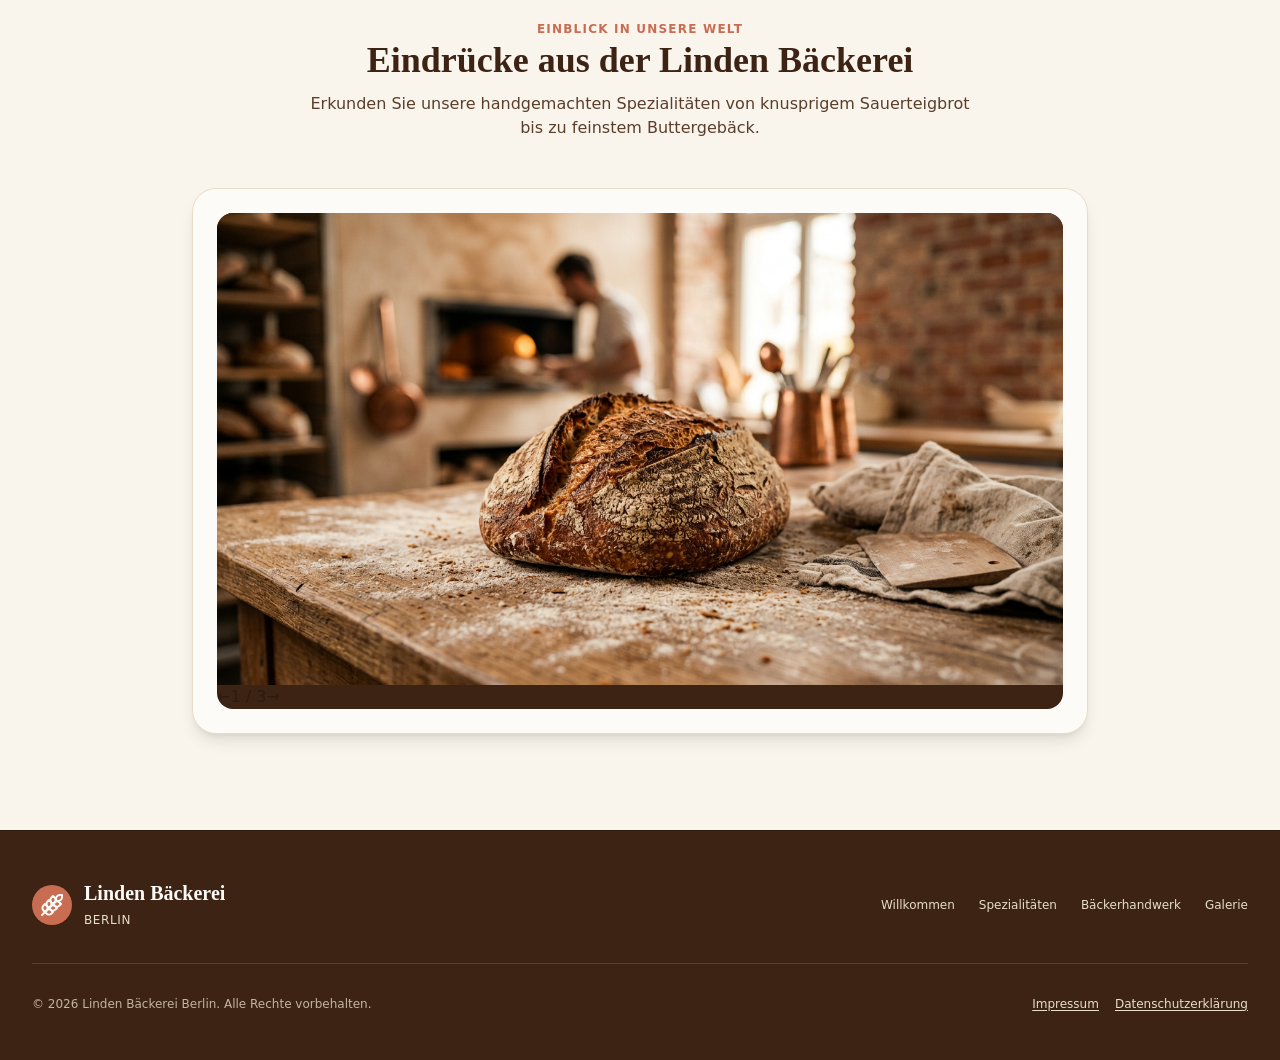
==== commit a00c2b3b: "publish: MqBQAMCWcwQNdCANwzYj45I8qQR2-create-a12635573673fa363a0d5cf78376b05e-ae-376dede070f4d45c215" ====
--- a/index.html
+++ b/index.html
@@ -1,3 +1,3 @@
-<!DOCTYPE html><html lang="de"><head><meta charset="UTF-8"><meta name="viewport" content="width=device-width,initial-scale=1.0"><meta name="theme-color" content="#111111"><title>Linden Bäckerei</title>  <script type="module" crossorigin="" src="./assets/index-Rcbbf0E5.js"></script>
+<!DOCTYPE html><html lang="de"><head><meta charset="UTF-8"><meta name="viewport" content="width=device-width,initial-scale=1.0"><meta name="theme-color" content="#111111"><title>Linden Bäckerei</title>  <script type="module" crossorigin="" src="./assets/index-CRAya_5Q.js"></script>
   <link rel="stylesheet" crossorigin="" href="./assets/index-DnT7RWLW.css">
-<meta name="ezsites-version" content="MqBQAMCWcwQNdCANwzYj45I8qQR2-create-a12635573673fa363a0d5cf78376b05e-legal-83fe386760441bd9d1f2b6a8b6329809"></head><body><div id="root"></div><div id="ezsites-managed-legal" lang="de" role="contentinfo" aria-label="Rechtliche Hinweise" style="all:initial!important;font:14px/1.6 system-ui,sans-serif!important;color:#172033!important;display:block!important;position:relative!important;visibility:visible!important;opacity:1!important;padding:20px!important;background:#f5f6f8!important;text-align:center!important;clear:both!important;"><strong style="all:initial!important;font:14px/1.6 system-ui,sans-serif!important;color:#172033!important;display:inline!important;">Rechtliche Hinweise</strong> <a style="all:initial!important;font:14px/1.6 system-ui,sans-serif!important;color:#172033!important;display:inline-flex!important;align-items:center!important;min-height:44px!important;box-sizing:border-box!important;text-decoration:underline!important;padding:0 8px!important;" href="/legal#impressum">Impressum</a> <a style="all:initial!important;font:14px/1.6 system-ui,sans-serif!important;color:#172033!important;display:inline-flex!important;align-items:center!important;min-height:44px!important;box-sizing:border-box!important;text-decoration:underline!important;padding:0 8px!important;" href="/legal#privacy">Datenschutzerklärung</a></div></body></html>+<meta name="ezsites-version" content="MqBQAMCWcwQNdCANwzYj45I8qQR2-create-a12635573673fa363a0d5cf78376b05e-ae-376dede070f4d45c2157b11e"></head><body><div id="root"></div><div id="ezsites-managed-legal" lang="de" role="contentinfo" aria-label="Rechtliche Hinweise" style="all:initial!important;font:14px/1.6 system-ui,sans-serif!important;color:#172033!important;display:block!important;position:relative!important;visibility:visible!important;opacity:1!important;padding:20px!important;background:#f5f6f8!important;text-align:center!important;clear:both!important;"><strong style="all:initial!important;font:14px/1.6 system-ui,sans-serif!important;color:#172033!important;display:inline!important;">Rechtliche Hinweise</strong> <a style="all:initial!important;font:14px/1.6 system-ui,sans-serif!important;color:#172033!important;display:inline-flex!important;align-items:center!important;min-height:44px!important;box-sizing:border-box!important;text-decoration:underline!important;padding:0 8px!important;" href="/legal#impressum">Impressum</a> <a style="all:initial!important;font:14px/1.6 system-ui,sans-serif!important;color:#172033!important;display:inline-flex!important;align-items:center!important;min-height:44px!important;box-sizing:border-box!important;text-decoration:underline!important;padding:0 8px!important;" href="/legal#privacy">Datenschutzerklärung</a></div></body></html>
